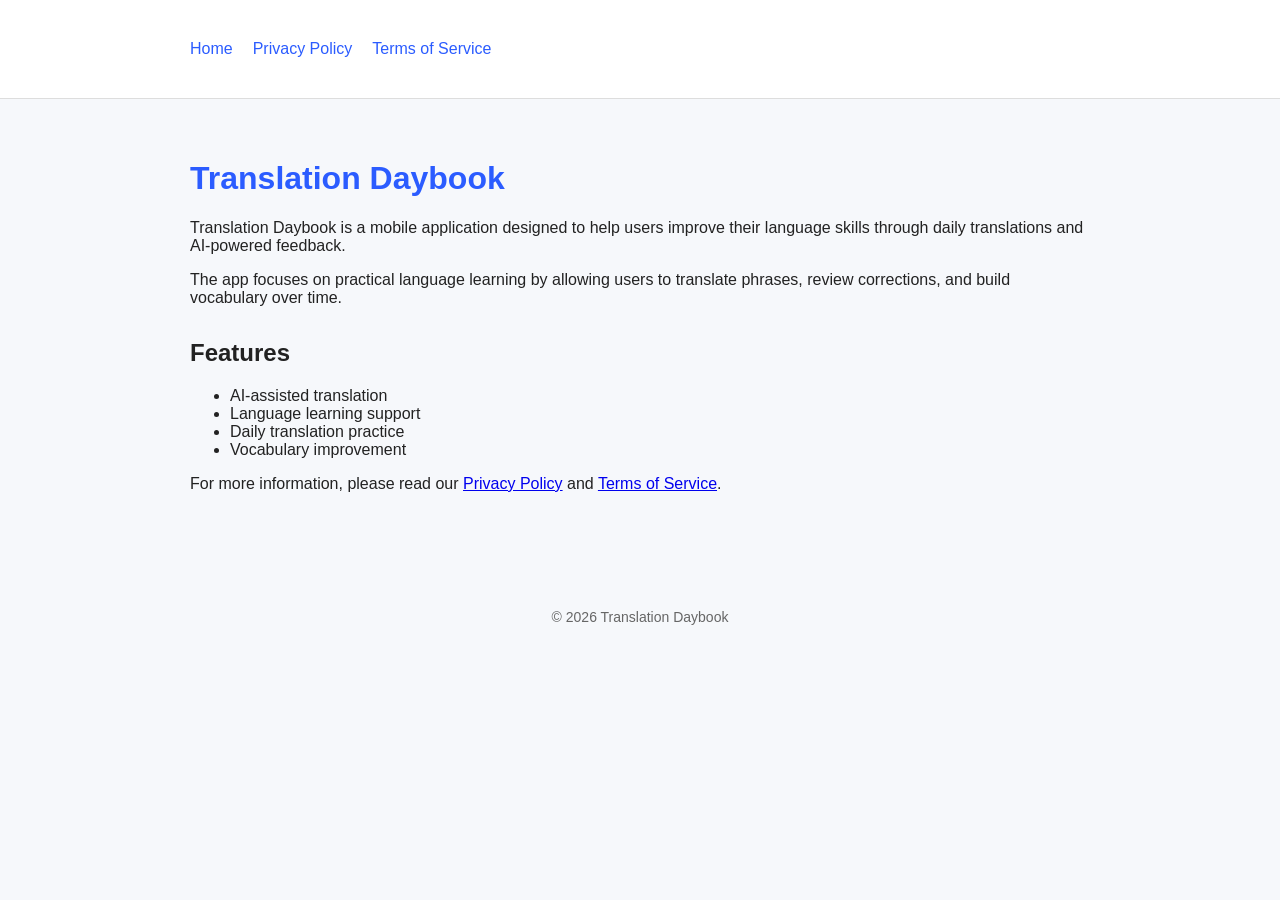
==== index.html @ 08ef3b1c "Create index.html for Translation Daybook app Added the initial HTML structure for the Translation D" ====
<!DOCTYPE html>
<html>
<head>
<meta charset="UTF-8">
<title>Translation Daybook</title>
<link rel="stylesheet" href="style.css">
</head>

<body>

<nav>
<div class="container">
<a href="index.html">Home</a>
<a href="privacy.html">Privacy Policy</a>
<a href="terms.html">Terms of Service</a>
</div>
</nav>

<div class="container">

<h1>Translation Daybook</h1>

<p>
Translation Daybook is a mobile application designed to help users improve
their language skills through daily translations and AI-powered feedback.
</p>

<p>
The app focuses on practical language learning by allowing users to translate
phrases, review corrections, and build vocabulary over time.
</p>

<h2>Features</h2>

<ul>
<li>AI-assisted translation</li>
<li>Language learning support</li>
<li>Daily translation practice</li>
<li>Vocabulary improvement</li>
</ul>

<p>
For more information, please read our
<a href="privacy.html">Privacy Policy</a>
and
<a href="terms.html">Terms of Service</a>.
</p>

</div>

<footer>
© 2026 Translation Daybook
</footer>

</body>
</html>
---- style.css ----
body {
    font-family: -apple-system, BlinkMacSystemFont, "Segoe UI", Roboto, Arial, sans-serif;
    margin: 0;
    padding: 0;
    background: #f6f8fb;
    color: #222;
}

.container {
    max-width: 900px;
    margin: auto;
    padding: 40px 20px;
}

h1 {
    color: #2b5cff;
}

h2 {
    margin-top: 32px;
}

nav {
    background: white;
    border-bottom: 1px solid #ddd;
}

nav .container {
    display: flex;
    gap: 20px;
    align-items: center;
}

nav a {
    text-decoration: none;
    color: #2b5cff;
    font-weight: 500;
}

footer {
    margin-top: 40px;
    padding: 20px;
    text-align: center;
    color: #666;
    font-size: 14px;
}
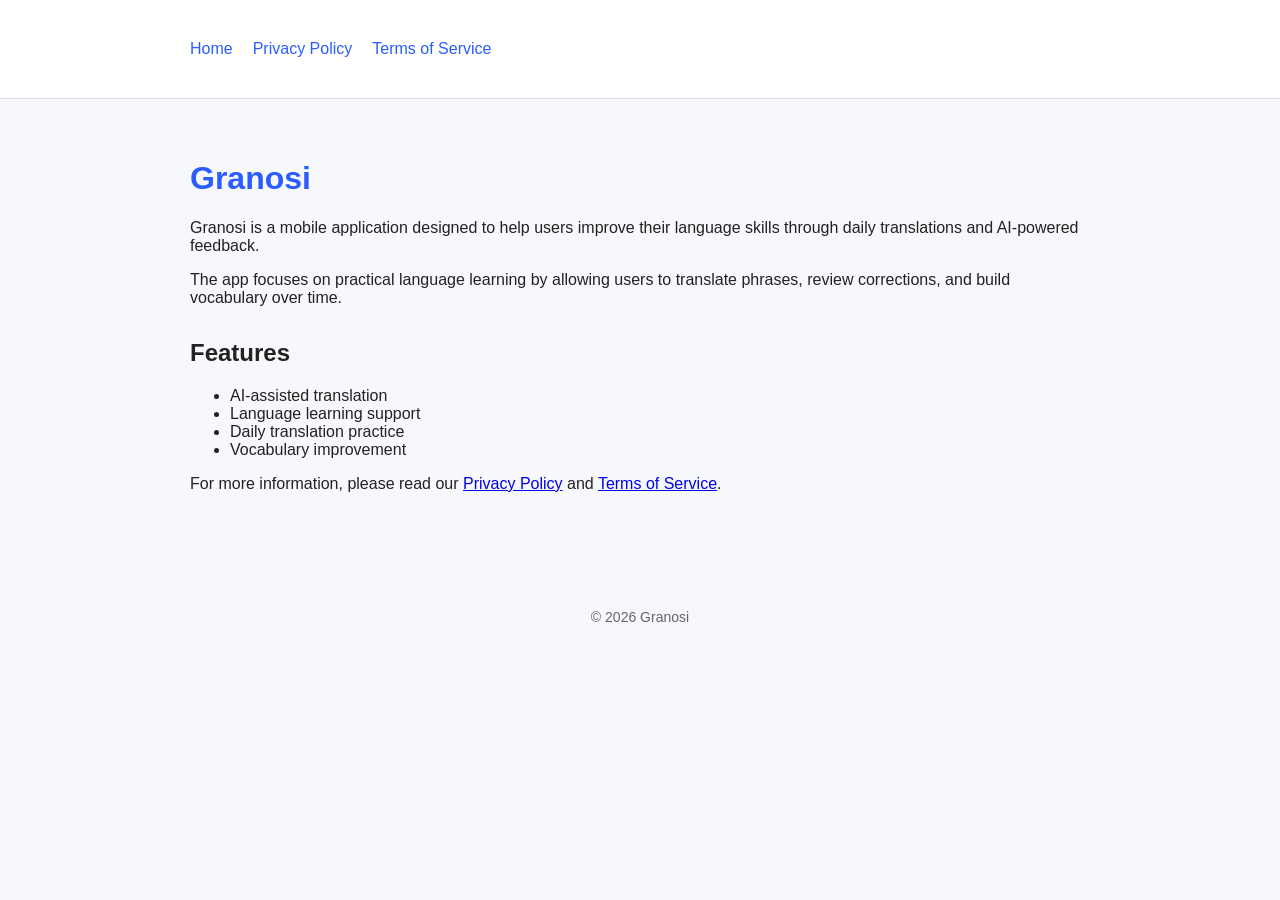
==== commit e8e4b4ab: "rename Translation Daybook to Granosi across all HTML files Agent-Logs-Url: https://github.com/mathy" ====
--- a/index.html
+++ b/index.html
@@ -2,7 +2,8 @@
 <html>
 <head>
 <meta charset="UTF-8">
-<title>Translation Daybook</title>
+<meta name="google-site-verification" content="cKGChGFcU-pVpAM8lVtbh057PkvQvf1WYAKO45dC-eM" />
+<title>Granosi</title>
 <link rel="stylesheet" href="style.css">
 </head>
 
@@ -18,10 +19,10 @@
 
 <div class="container">
 
-<h1>Translation Daybook</h1>
+<h1>Granosi</h1>
 
 <p>
-Translation Daybook is a mobile application designed to help users improve
+Granosi is a mobile application designed to help users improve
 their language skills through daily translations and AI-powered feedback.
 </p>
 
@@ -49,7 +50,7 @@
 </div>
 
 <footer>
-© 2026 Translation Daybook
+© 2026 Granosi
 </footer>
 
 </body>
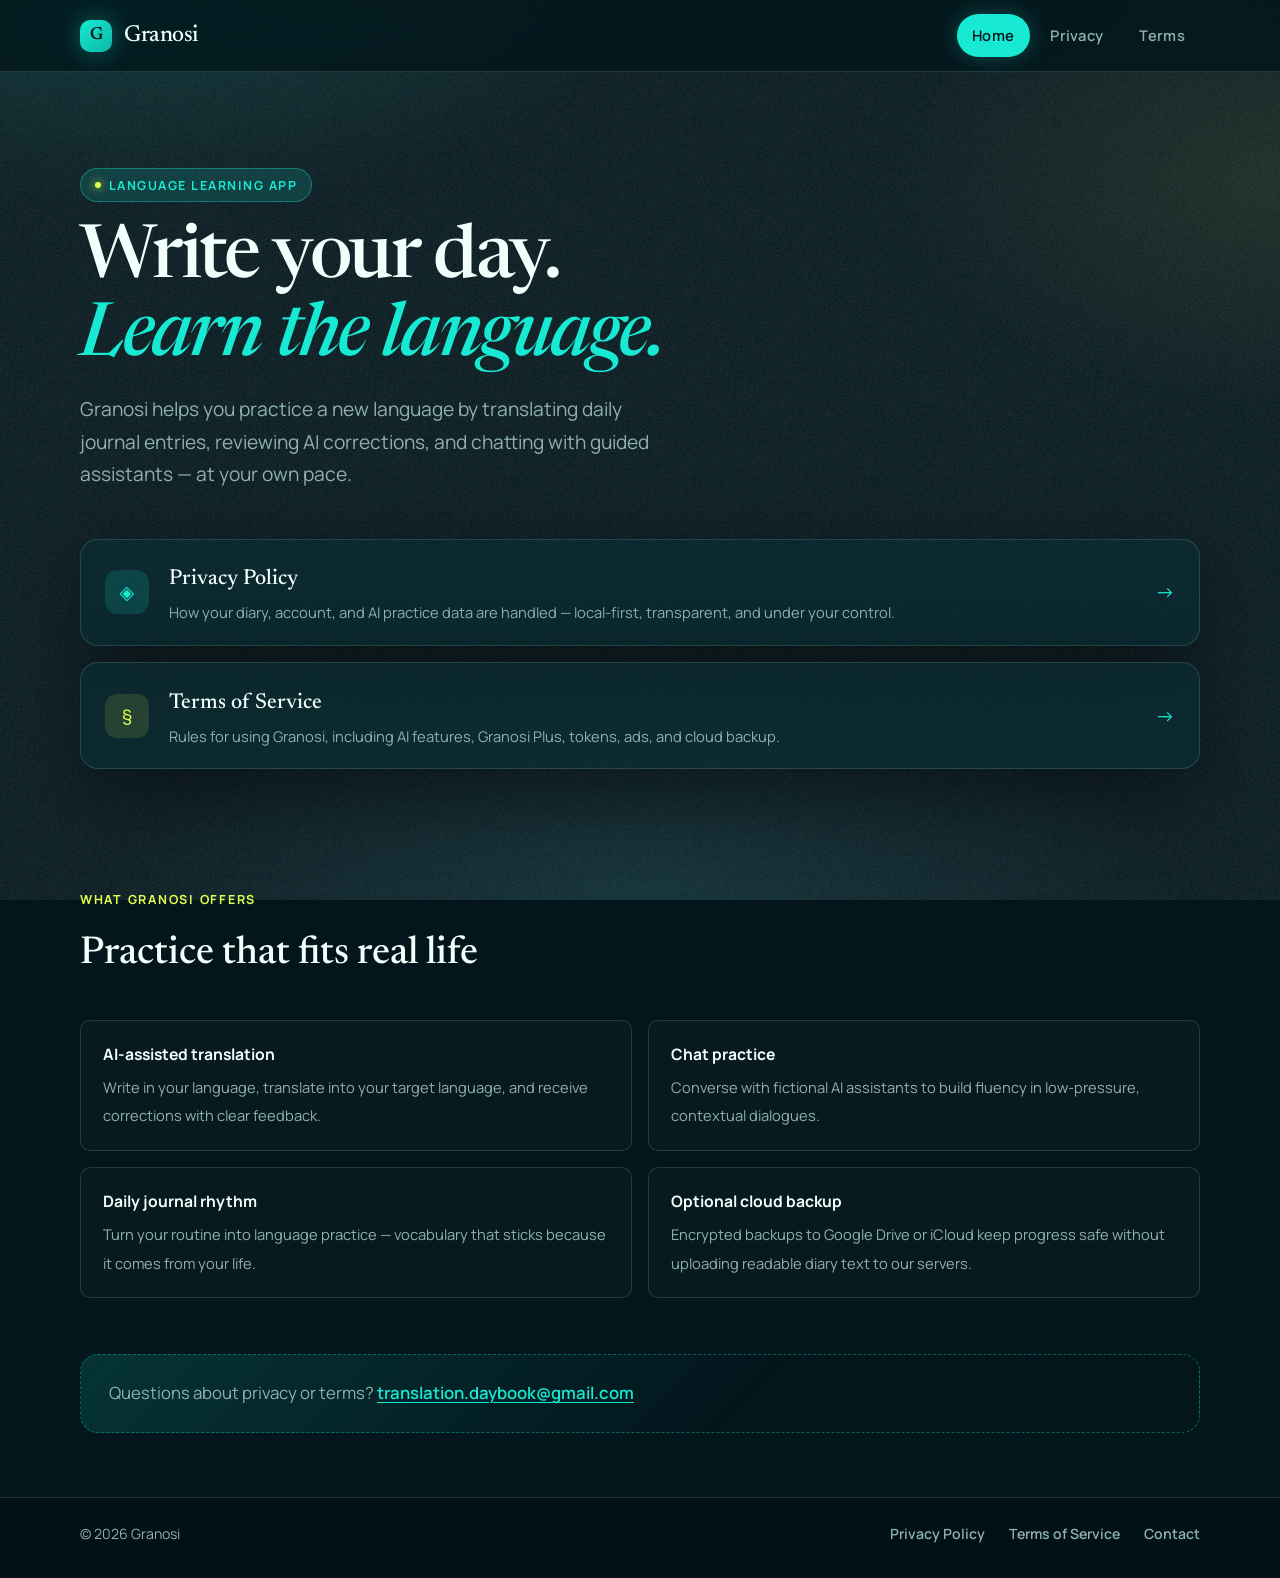
==== commit d07ef187: "refactor: enhance HTML structure and styling for legal pages Updated index.html, privacy.html, and t" ====
--- a/index.html
+++ b/index.html
@@ -1,56 +1,103 @@
 <!DOCTYPE html>
-<html>
+<html lang="en">
 <head>
 <meta charset="UTF-8">
-<meta name="google-site-verification" content="cKGChGFcU-pVpAM8lVtbh057PkvQvf1WYAKO45dC-eM" />
-<title>Granosi</title>
+<meta name="viewport" content="width=device-width, initial-scale=1">
+<meta name="description" content="Granosi — learn languages through daily writing and AI feedback. Privacy policy and terms of service.">
+<meta name="google-site-verification" content="cKGChGFcU-pVpAM8lVtbh057PkvQvf1WYAKO45dC-eM">
+<title>Granosi — Language learning, your way</title>
 <link rel="stylesheet" href="style.css">
+<script defer src="main.js"></script>
 </head>
 
-<body>
+<body data-page="home">
 
-<nav>
+<header class="site-header">
+<div class="container header-inner">
+<a class="brand" href="index.html">
+<span class="brand-mark" aria-hidden="true"></span>
+<span class="brand-name">Granosi</span>
+</a>
+<nav class="site-nav" aria-label="Primary">
+<a href="index.html" data-nav="home">Home</a>
+<a href="privacy.html" data-nav="privacy">Privacy</a>
+<a href="terms.html" data-nav="terms">Terms</a>
+</nav>
+</div>
+</header>
+
+<main class="home-main">
+<section class="hero">
+<div class="container hero-grid">
+<div>
+<p class="hero-eyebrow">Language learning app</p>
+<h1 class="hero-title">Write your day.<br><em>Learn the language.</em></h1>
+<p class="hero-lead">
+Granosi helps you practice a new language by translating daily journal entries,
+reviewing AI corrections, and chatting with guided assistants — at your own pace.
+</p>
+</div>
+</div>
+
+<div class="container policy-cards">
+<a class="policy-card" href="privacy.html">
+<span class="policy-card-icon" aria-hidden="true">◈</span>
+<div>
+<h2>Privacy Policy</h2>
+<p>How your diary, account, and AI practice data are handled — local-first, transparent, and under your control.</p>
+</div>
+<span class="policy-card-arrow" aria-hidden="true">→</span>
+</a>
+<a class="policy-card" href="terms.html">
+<span class="policy-card-icon" aria-hidden="true">§</span>
+<div>
+<h2>Terms of Service</h2>
+<p>Rules for using Granosi, including AI features, Granosi Plus, tokens, ads, and cloud backup.</p>
+</div>
+<span class="policy-card-arrow" aria-hidden="true">→</span>
+</a>
+</div>
+</section>
+
+<section class="features">
 <div class="container">
-<a href="index.html">Home</a>
+<p class="section-label">What Granosi offers</p>
+<h2 class="section-title">Practice that fits real life</h2>
+<div class="feature-grid">
+<article class="feature-item">
+<strong>AI-assisted translation</strong>
+<span>Write in your language, translate into your target language, and receive corrections with clear feedback.</span>
+</article>
+<article class="feature-item">
+<strong>Chat practice</strong>
+<span>Converse with fictional AI assistants to build fluency in low-pressure, contextual dialogues.</span>
+</article>
+<article class="feature-item">
+<strong>Daily journal rhythm</strong>
+<span>Turn your routine into language practice — vocabulary that sticks because it comes from your life.</span>
+</article>
+<article class="feature-item">
+<strong>Optional cloud backup</strong>
+<span>Encrypted backups to Google Drive or iCloud keep progress safe without uploading readable diary text to our servers.</span>
+</article>
+</div>
+
+<div class="contact-strip">
+<p>Questions about privacy or terms? <a href="mailto:translation.daybook@gmail.com">translation.daybook@gmail.com</a></p>
+</div>
+</div>
+</section>
+</main>
+
+<footer class="site-footer">
+<div class="container footer-inner">
+<span>© 2026 Granosi</span>
+<div class="footer-links">
 <a href="privacy.html">Privacy Policy</a>
 <a href="terms.html">Terms of Service</a>
+<a href="mailto:translation.daybook@gmail.com">Contact</a>
 </div>
-</nav>
-
-<div class="container">
-
-<h1>Granosi</h1>
-
-<p>
-Granosi is a mobile application designed to help users improve
-their language skills through daily translations and AI-powered feedback.
-</p>
-
-<p>
-The app focuses on practical language learning by allowing users to translate
-phrases, review corrections, and build vocabulary over time.
-</p>
-
-<h2>Features</h2>
-
-<ul>
-<li>AI-assisted translation</li>
-<li>Language learning support</li>
-<li>Daily translation practice</li>
-<li>Vocabulary improvement</li>
-</ul>
-
-<p>
-For more information, please read our
-<a href="privacy.html">Privacy Policy</a>
-and
-<a href="terms.html">Terms of Service</a>.
-</p>
-
 </div>
-
-<footer>
-© 2026 Granosi
 </footer>
 
 </body>
--- a/style.css
+++ b/style.css
@@ -1,46 +1,643 @@
+/* Granosi Policy Site — deep editorial, aligned with app theme */
+
+@import url("https://fonts.googleapis.com/css2?family=Manrope:wght@400;500;600;700&family=Newsreader:ital,opsz,wght@0,6..72,400;0,6..72,500;0,6..72,600;1,6..72,400&display=swap");
+
+:root {
+  --bg-deep: #03161c;
+  --bg-elevated: #0a2c33;
+  --bg-card: rgba(10, 44, 51, 0.72);
+  --bg-glass: rgba(3, 22, 28, 0.82);
+  --primary: #17e9d2;
+  --primary-dim: rgba(23, 233, 210, 0.14);
+  --accent: #e2ff4e;
+  --accent-dim: rgba(226, 255, 78, 0.12);
+  --text-high: #f3fffc;
+  --text-body: #c8ddd9;
+  --text-muted: #8fb1ae;
+  --border: rgba(143, 177, 174, 0.22);
+  --border-strong: rgba(23, 233, 210, 0.35);
+  --shadow: 0 24px 80px rgba(0, 0, 0, 0.45);
+  --radius-sm: 10px;
+  --radius-md: 18px;
+  --radius-lg: 28px;
+  --font-display: "Newsreader", Georgia, "Times New Roman", serif;
+  --font-body: "Manrope", system-ui, sans-serif;
+  --max-width: 1120px;
+  --prose-width: 720px;
+  --header-height: 72px;
+}
+
+*,
+*::before,
+*::after {
+  box-sizing: border-box;
+}
+
+html {
+  scroll-behavior: smooth;
+}
+
 body {
-    font-family: -apple-system, BlinkMacSystemFont, "Segoe UI", Roboto, Arial, sans-serif;
-    margin: 0;
-    padding: 0;
-    background: #f6f8fb;
-    color: #222;
+  margin: 0;
+  min-height: 100vh;
+  display: flex;
+  flex-direction: column;
+  font-family: var(--font-body);
+  font-size: 1.05rem;
+  line-height: 1.7;
+  color: var(--text-body);
+  background: var(--bg-deep);
+  -webkit-font-smoothing: antialiased;
+}
+
+body::before {
+  content: "";
+  position: fixed;
+  inset: 0;
+  pointer-events: none;
+  z-index: -2;
+  background:
+    radial-gradient(ellipse 80% 60% at 10% -10%, rgba(23, 233, 210, 0.16), transparent 55%),
+    radial-gradient(ellipse 60% 50% at 100% 20%, rgba(226, 255, 78, 0.08), transparent 50%),
+    radial-gradient(ellipse 70% 40% at 50% 100%, rgba(10, 44, 51, 0.9), transparent 60%),
+    var(--bg-deep);
+}
+
+body::after {
+  content: "";
+  position: fixed;
+  inset: 0;
+  pointer-events: none;
+  z-index: -1;
+  opacity: 0.35;
+  background-image: url("data:image/svg+xml,%3Csvg viewBox='0 0 256 256' xmlns='http://www.w3.org/2000/svg'%3E%3Cfilter id='n'%3E%3CfeTurbulence type='fractalNoise' baseFrequency='0.85' numOctaves='4' stitchTiles='stitch'/%3E%3C/filter%3E%3Crect width='100%25' height='100%25' filter='url(%23n)' opacity='0.5'/%3E%3C/svg%3E");
+  background-size: 180px 180px;
+}
+
+a {
+  color: var(--primary);
+  text-decoration-thickness: 1px;
+  text-underline-offset: 3px;
+  transition: color 0.2s ease, text-decoration-color 0.2s ease;
+}
+
+a:hover {
+  color: var(--accent);
+}
+
+img {
+  max-width: 100%;
+  display: block;
 }
 
 .container {
-    max-width: 900px;
-    margin: auto;
-    padding: 40px 20px;
-}
-
-h1 {
-    color: #2b5cff;
-}
-
-h2 {
-    margin-top: 32px;
-}
-
-nav {
-    background: white;
-    border-bottom: 1px solid #ddd;
-}
-
-nav .container {
-    display: flex;
-    gap: 20px;
-    align-items: center;
-}
-
-nav a {
-    text-decoration: none;
-    color: #2b5cff;
-    font-weight: 500;
-}
-
-footer {
-    margin-top: 40px;
-    padding: 20px;
-    text-align: center;
-    color: #666;
-    font-size: 14px;
-}
+  width: min(var(--max-width), calc(100% - 2.5rem));
+  margin-inline: auto;
+}
+
+/* ── Header ── */
+
+.site-header {
+  position: sticky;
+  top: 0;
+  z-index: 100;
+  height: var(--header-height);
+  border-bottom: 1px solid var(--border);
+  background: var(--bg-glass);
+  backdrop-filter: blur(16px) saturate(140%);
+  -webkit-backdrop-filter: blur(16px) saturate(140%);
+  animation: fadeDown 0.7s ease both;
+}
+
+.header-inner {
+  height: 100%;
+  display: flex;
+  align-items: center;
+  justify-content: space-between;
+  gap: 1.5rem;
+}
+
+.brand {
+  display: inline-flex;
+  align-items: center;
+  gap: 0.75rem;
+  text-decoration: none;
+  color: var(--text-high);
+}
+
+.brand-mark {
+  width: 2rem;
+  height: 2rem;
+  border-radius: 10px;
+  background: linear-gradient(135deg, var(--primary) 0%, #0bb8a5 100%);
+  box-shadow: 0 0 24px rgba(23, 233, 210, 0.35);
+  position: relative;
+}
+
+.brand-mark::after {
+  content: "G";
+  position: absolute;
+  inset: 0;
+  display: grid;
+  place-items: center;
+  font-family: var(--font-display);
+  font-weight: 600;
+  font-size: 1.1rem;
+  color: var(--bg-deep);
+}
+
+.brand-name {
+  font-family: var(--font-display);
+  font-size: 1.45rem;
+  font-weight: 500;
+  letter-spacing: -0.02em;
+}
+
+.site-nav {
+  display: flex;
+  align-items: center;
+  gap: 0.35rem;
+}
+
+.site-nav a {
+  text-decoration: none;
+  color: var(--text-muted);
+  font-size: 0.92rem;
+  font-weight: 600;
+  letter-spacing: 0.02em;
+  padding: 0.55rem 0.95rem;
+  border-radius: 999px;
+  transition: color 0.2s ease, background 0.2s ease, box-shadow 0.2s ease;
+}
+
+.site-nav a:hover {
+  color: var(--text-high);
+  background: rgba(255, 255, 255, 0.05);
+}
+
+.site-nav a.is-active {
+  color: var(--bg-deep);
+  background: var(--primary);
+  box-shadow: 0 0 20px rgba(23, 233, 210, 0.25);
+}
+
+/* ── Home ── */
+
+.home-main,
+.legal-page {
+  flex: 1;
+}
+
+.home-main {
+  padding-bottom: 4rem;
+}
+
+.hero {
+  padding: clamp(3rem, 8vw, 6rem) 0 3rem;
+  animation: fadeUp 0.8s ease both;
+}
+
+.hero-eyebrow {
+  display: inline-flex;
+  align-items: center;
+  gap: 0.5rem;
+  margin: 0 0 1.25rem;
+  padding: 0.35rem 0.85rem;
+  border: 1px solid var(--border-strong);
+  border-radius: 999px;
+  background: var(--primary-dim);
+  color: var(--primary);
+  font-size: 0.78rem;
+  font-weight: 700;
+  letter-spacing: 0.12em;
+  text-transform: uppercase;
+}
+
+.hero-eyebrow::before {
+  content: "";
+  width: 6px;
+  height: 6px;
+  border-radius: 50%;
+  background: var(--accent);
+  box-shadow: 0 0 10px var(--accent);
+}
+
+.hero-title {
+  margin: 0 0 1rem;
+  max-width: 14ch;
+  font-family: var(--font-display);
+  font-size: clamp(2.8rem, 7vw, 4.6rem);
+  font-weight: 500;
+  line-height: 1.05;
+  letter-spacing: -0.03em;
+  color: var(--text-high);
+}
+
+.hero-title em {
+  font-style: italic;
+  color: var(--primary);
+}
+
+.hero-lead {
+  margin: 0;
+  max-width: 42rem;
+  font-size: clamp(1.05rem, 2vw, 1.2rem);
+  color: var(--text-muted);
+}
+
+.hero-grid {
+  display: grid;
+  grid-template-columns: 1.1fr 0.9fr;
+  gap: 2.5rem;
+  align-items: end;
+}
+
+@media (max-width: 860px) {
+  .hero-grid {
+    grid-template-columns: 1fr;
+  }
+}
+
+.policy-cards {
+  display: grid;
+  gap: 1rem;
+  margin-top: 3rem;
+  animation: fadeUp 0.9s ease 0.15s both;
+}
+
+.policy-card {
+  display: grid;
+  grid-template-columns: auto 1fr auto;
+  gap: 1rem 1.25rem;
+  align-items: center;
+  padding: 1.35rem 1.5rem;
+  border: 1px solid var(--border);
+  border-radius: var(--radius-md);
+  background: var(--bg-card);
+  text-decoration: none;
+  color: inherit;
+  box-shadow: var(--shadow);
+  transition: transform 0.25s ease, border-color 0.25s ease, box-shadow 0.25s ease;
+}
+
+.policy-card:hover {
+  transform: translateY(-3px);
+  border-color: var(--border-strong);
+  box-shadow: 0 28px 60px rgba(0, 0, 0, 0.5), 0 0 0 1px rgba(23, 233, 210, 0.08);
+}
+
+.policy-card-icon {
+  width: 2.75rem;
+  height: 2.75rem;
+  border-radius: 12px;
+  display: grid;
+  place-items: center;
+  font-size: 1.2rem;
+  background: var(--primary-dim);
+  color: var(--primary);
+}
+
+.policy-card:nth-child(2) .policy-card-icon {
+  background: var(--accent-dim);
+  color: var(--accent);
+}
+
+.policy-card h2 {
+  margin: 0 0 0.2rem;
+  font-family: var(--font-display);
+  font-size: 1.35rem;
+  font-weight: 500;
+  color: var(--text-high);
+}
+
+.policy-card p {
+  margin: 0;
+  font-size: 0.92rem;
+  color: var(--text-muted);
+  line-height: 1.5;
+}
+
+.policy-card-arrow {
+  color: var(--primary);
+  font-size: 1.25rem;
+  transition: transform 0.25s ease;
+}
+
+.policy-card:hover .policy-card-arrow {
+  transform: translateX(4px);
+}
+
+.features {
+  margin-top: 4.5rem;
+  animation: fadeUp 1s ease 0.25s both;
+}
+
+.section-label {
+  margin: 0 0 0.75rem;
+  font-size: 0.78rem;
+  font-weight: 700;
+  letter-spacing: 0.14em;
+  text-transform: uppercase;
+  color: var(--accent);
+}
+
+.section-title {
+  margin: 0 0 2rem;
+  font-family: var(--font-display);
+  font-size: clamp(1.8rem, 4vw, 2.4rem);
+  font-weight: 500;
+  color: var(--text-high);
+}
+
+.feature-grid {
+  display: grid;
+  grid-template-columns: repeat(2, minmax(0, 1fr));
+  gap: 1rem;
+}
+
+@media (max-width: 640px) {
+  .feature-grid {
+    grid-template-columns: 1fr;
+  }
+}
+
+.feature-item {
+  padding: 1.25rem 1.35rem;
+  border-radius: var(--radius-sm);
+  border: 1px solid var(--border);
+  background: rgba(255, 255, 255, 0.02);
+}
+
+.feature-item strong {
+  display: block;
+  margin-bottom: 0.35rem;
+  color: var(--text-high);
+  font-size: 0.98rem;
+}
+
+.feature-item span {
+  font-size: 0.92rem;
+  color: var(--text-muted);
+  line-height: 1.55;
+}
+
+.contact-strip {
+  margin-top: 3.5rem;
+  padding: 1.5rem 1.75rem;
+  border-radius: var(--radius-md);
+  border: 1px dashed var(--border-strong);
+  background: linear-gradient(135deg, var(--primary-dim), transparent 60%);
+}
+
+.contact-strip p {
+  margin: 0;
+  color: var(--text-muted);
+}
+
+.contact-strip a {
+  font-weight: 600;
+}
+
+/* ── Legal pages ── */
+
+.legal-page {
+  padding-bottom: 4rem;
+}
+
+.doc-hero {
+  padding: 2.5rem 0 1.5rem;
+  animation: fadeUp 0.7s ease both;
+}
+
+.doc-hero h1 {
+  margin: 0 0 0.75rem;
+  font-family: var(--font-display);
+  font-size: clamp(2.2rem, 5vw, 3.2rem);
+  font-weight: 500;
+  line-height: 1.1;
+  letter-spacing: -0.02em;
+  color: var(--text-high);
+}
+
+.doc-meta {
+  display: inline-flex;
+  align-items: center;
+  gap: 0.5rem;
+  margin: 0;
+  padding: 0.4rem 0.85rem;
+  border-radius: 999px;
+  background: rgba(255, 255, 255, 0.04);
+  border: 1px solid var(--border);
+  color: var(--text-muted);
+  font-size: 0.85rem;
+  font-weight: 600;
+}
+
+.doc-meta time {
+  color: var(--primary);
+}
+
+.legal-layout {
+  display: grid;
+  grid-template-columns: 240px minmax(0, 1fr);
+  gap: 2.5rem;
+  align-items: start;
+  padding-top: 1rem;
+}
+
+@media (max-width: 960px) {
+  .legal-layout {
+    grid-template-columns: 1fr;
+  }
+}
+
+.legal-toc {
+  position: sticky;
+  top: calc(var(--header-height) + 1.5rem);
+  padding: 1.1rem 1rem;
+  border-radius: var(--radius-md);
+  border: 1px solid var(--border);
+  background: var(--bg-card);
+  backdrop-filter: blur(8px);
+  animation: fadeUp 0.8s ease 0.1s both;
+}
+
+@media (max-width: 960px) {
+  .legal-toc {
+    position: static;
+  }
+}
+
+.legal-toc-title {
+  margin: 0 0 0.85rem;
+  font-size: 0.72rem;
+  font-weight: 700;
+  letter-spacing: 0.14em;
+  text-transform: uppercase;
+  color: var(--text-muted);
+}
+
+.legal-toc nav {
+  display: grid;
+  gap: 0.15rem;
+  max-height: calc(100vh - var(--header-height) - 4rem);
+  overflow: auto;
+}
+
+.legal-toc a {
+  display: block;
+  padding: 0.4rem 0.55rem;
+  border-radius: 8px;
+  text-decoration: none;
+  color: var(--text-muted);
+  font-size: 0.82rem;
+  line-height: 1.35;
+  transition: color 0.2s ease, background 0.2s ease;
+}
+
+.legal-toc a:hover {
+  color: var(--text-high);
+  background: rgba(255, 255, 255, 0.04);
+}
+
+.legal-doc {
+  max-width: var(--prose-width);
+  animation: fadeUp 0.85s ease 0.15s both;
+}
+
+.legal-doc > p:first-of-type {
+  font-size: 1.12rem;
+  color: var(--text-body);
+}
+
+.legal-doc h2 {
+  scroll-margin-top: calc(var(--header-height) + 1rem);
+  margin: 2.75rem 0 0.85rem;
+  padding-top: 0.5rem;
+  font-family: var(--font-display);
+  font-size: 1.55rem;
+  font-weight: 500;
+  color: var(--text-high);
+  letter-spacing: -0.01em;
+}
+
+.legal-doc h2::before {
+  content: "";
+  display: block;
+  width: 2.5rem;
+  height: 2px;
+  margin-bottom: 0.85rem;
+  background: linear-gradient(90deg, var(--primary), transparent);
+}
+
+.legal-doc h3 {
+  margin: 1.5rem 0 0.65rem;
+  font-size: 1.05rem;
+  font-weight: 700;
+  color: var(--text-high);
+}
+
+.legal-doc p,
+.legal-doc li {
+  color: var(--text-body);
+}
+
+.legal-doc ul {
+  margin: 0.75rem 0 1rem;
+  padding-left: 1.2rem;
+}
+
+.legal-doc li {
+  margin-bottom: 0.45rem;
+}
+
+.legal-doc li::marker {
+  color: var(--primary);
+}
+
+.legal-doc code {
+  padding: 0.12rem 0.4rem;
+  border-radius: 6px;
+  background: rgba(23, 233, 210, 0.1);
+  border: 1px solid rgba(23, 233, 210, 0.18);
+  color: var(--primary);
+  font-size: 0.88em;
+  font-family: ui-monospace, "Cascadia Code", monospace;
+}
+
+.legal-doc a {
+  font-weight: 600;
+}
+
+/* ── Footer ── */
+
+.site-footer {
+  margin-top: auto;
+  border-top: 1px solid var(--border);
+  background: rgba(0, 0, 0, 0.22);
+}
+
+.footer-inner {
+  display: flex;
+  flex-wrap: wrap;
+  align-items: center;
+  justify-content: space-between;
+  gap: 1rem;
+  padding: 1.5rem 0 2rem;
+  color: var(--text-muted);
+  font-size: 0.88rem;
+}
+
+.footer-links {
+  display: flex;
+  flex-wrap: wrap;
+  gap: 1rem 1.5rem;
+}
+
+.footer-links a {
+  text-decoration: none;
+  color: var(--text-muted);
+  font-weight: 600;
+}
+
+.footer-links a:hover {
+  color: var(--primary);
+}
+
+/* ── Motion ── */
+
+@keyframes fadeUp {
+  from {
+    opacity: 0;
+    transform: translateY(18px);
+  }
+  to {
+    opacity: 1;
+    transform: translateY(0);
+  }
+}
+
+@keyframes fadeDown {
+  from {
+    opacity: 0;
+    transform: translateY(-10px);
+  }
+  to {
+    opacity: 1;
+    transform: translateY(0);
+  }
+}
+
+@media (prefers-reduced-motion: reduce) {
+  html {
+    scroll-behavior: auto;
+  }
+
+  *,
+  *::before,
+  *::after {
+    animation-duration: 0.01ms !important;
+    animation-iteration-count: 1 !important;
+    transition-duration: 0.01ms !important;
+  }
+}
